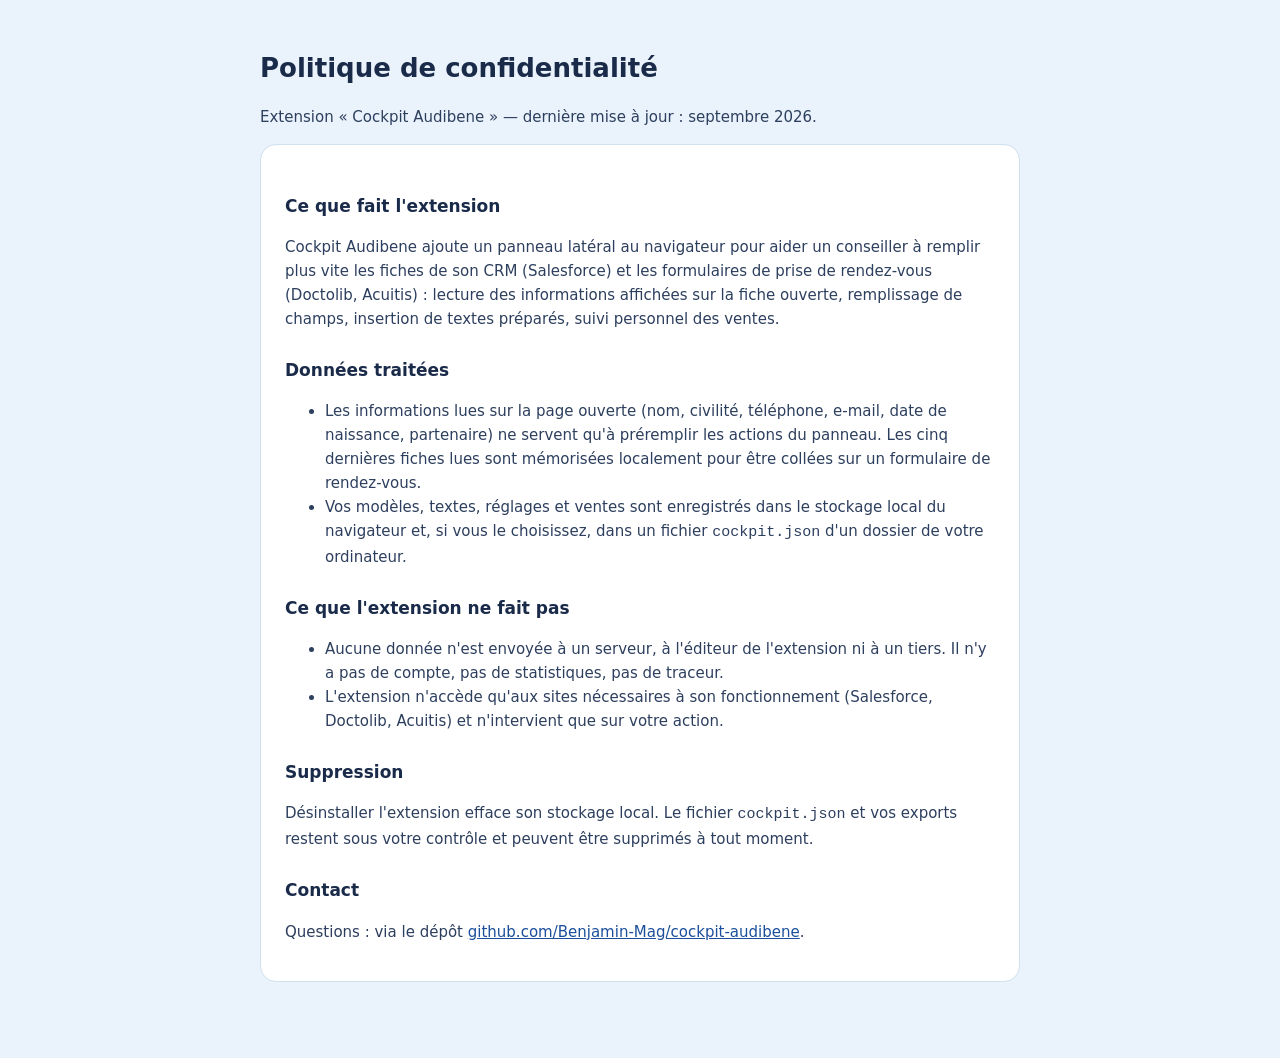
==== privacy.html @ 2cc53d77 "Page d'installation de Cockpit Audibene Le code source vit dans un dépôt privé ; ce dépôt ne contien" ====
<!doctype html>
<html lang="fr">
<head>
  <meta charset="utf-8" />
  <meta name="viewport" content="width=device-width, initial-scale=1" />
  <title>Politique de confidentialité — Cockpit Audibene</title>
  <style>
    body { margin:0; background:#eaf3fb; color:#1a2b4a; font: 15px/1.6 "Poppins","Segoe UI",system-ui,sans-serif; }
    main { max-width: 760px; margin: 0 auto; padding: 48px 20px 80px; }
    h1 { font-size: 26px; margin: 0 0 6px; } h2 { font-size: 17px; margin: 26px 0 8px; }
    p, li { color: #2d3f5e; } a { color: #1b4f9b; }
    .card { background:#fff; border:1px solid #cfe0ef; border-radius:16px; padding: 22px 24px; }
  </style>
</head>
<body>
<main>
  <h1>Politique de confidentialité</h1>
  <p>Extension « Cockpit Audibene » — dernière mise à jour : septembre 2026.</p>
  <div class="card">
    <h2>Ce que fait l'extension</h2>
    <p>Cockpit Audibene ajoute un panneau latéral au navigateur pour aider un conseiller à remplir plus vite les fiches de son CRM (Salesforce) et les formulaires de prise de rendez-vous (Doctolib, Acuitis) : lecture des informations affichées sur la fiche ouverte, remplissage de champs, insertion de textes préparés, suivi personnel des ventes.</p>
    <h2>Données traitées</h2>
    <ul>
      <li>Les informations lues sur la page ouverte (nom, civilité, téléphone, e-mail, date de naissance, partenaire) ne servent qu'à préremplir les actions du panneau. Les cinq dernières fiches lues sont mémorisées localement pour être collées sur un formulaire de rendez-vous.</li>
      <li>Vos modèles, textes, réglages et ventes sont enregistrés dans le stockage local du navigateur et, si vous le choisissez, dans un fichier <code>cockpit.json</code> d'un dossier de votre ordinateur.</li>
    </ul>
    <h2>Ce que l'extension ne fait pas</h2>
    <ul>
      <li>Aucune donnée n'est envoyée à un serveur, à l'éditeur de l'extension ni à un tiers. Il n'y a pas de compte, pas de statistiques, pas de traceur.</li>
      <li>L'extension n'accède qu'aux sites nécessaires à son fonctionnement (Salesforce, Doctolib, Acuitis) et n'intervient que sur votre action.</li>
    </ul>
    <h2>Suppression</h2>
    <p>Désinstaller l'extension efface son stockage local. Le fichier <code>cockpit.json</code> et vos exports restent sous votre contrôle et peuvent être supprimés à tout moment.</p>
    <h2>Contact</h2>
    <p>Questions : via le dépôt <a href="https://github.com/Benjamin-Mag/cockpit-audibene">github.com/Benjamin-Mag/cockpit-audibene</a>.</p>
  </div>
</main>
</body>
</html>
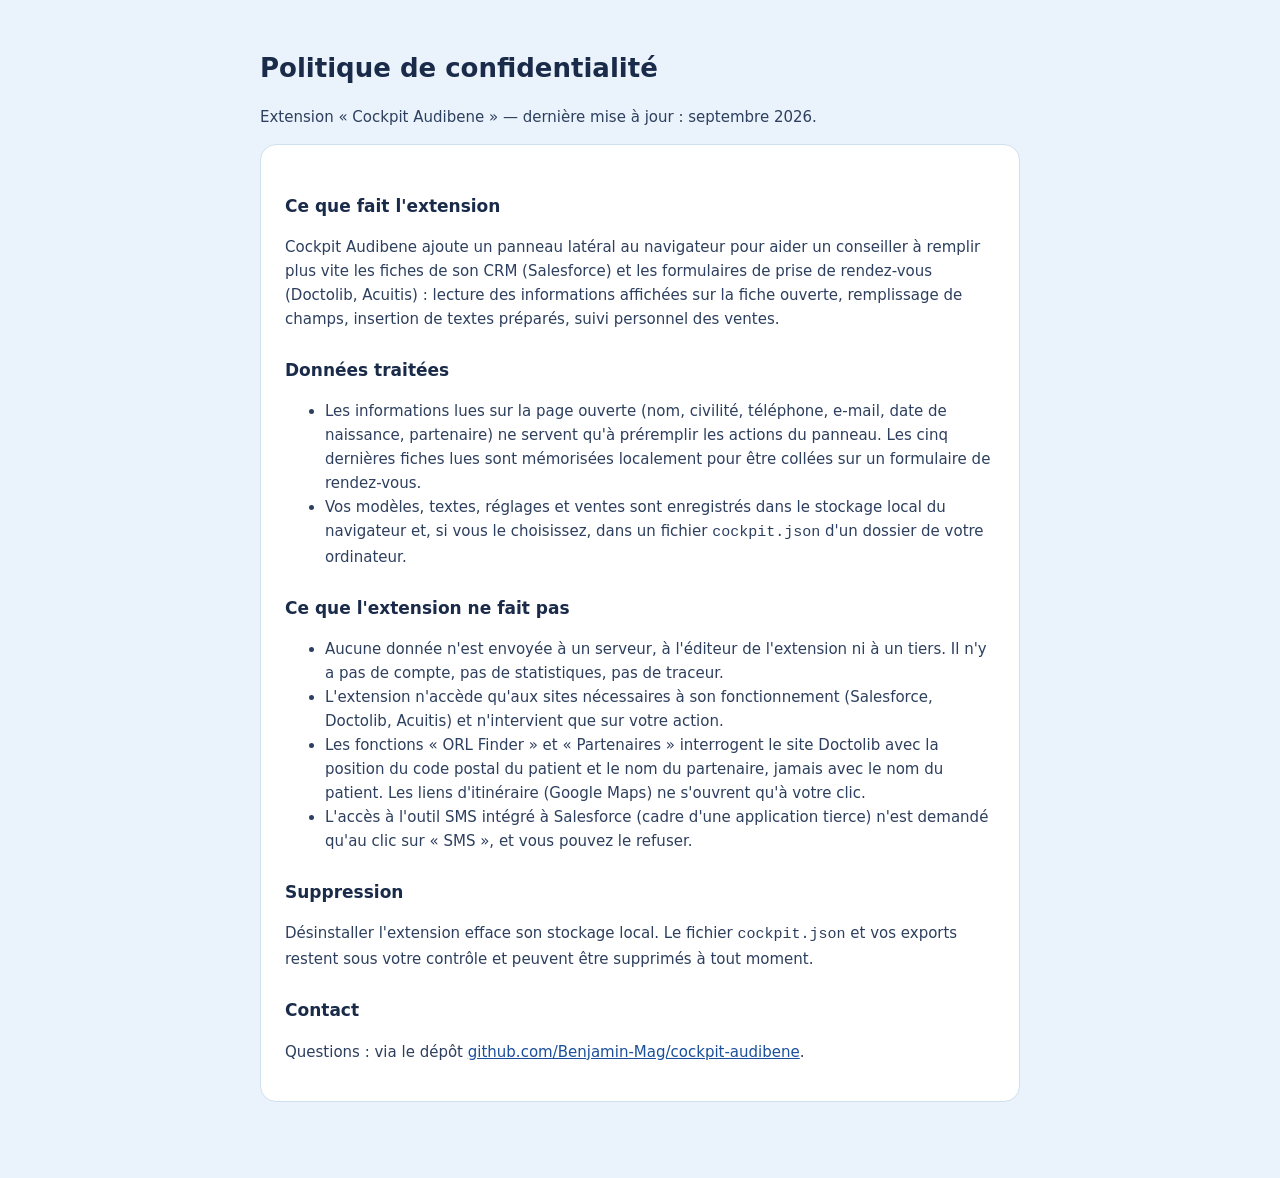
==== commit 1a96d99c: "Politique de confidentialité : ORL Finder / Partenaires (Doctolib), itinéraires et outil SMS précisé" ====
--- a/privacy.html
+++ b/privacy.html
@@ -28,6 +28,8 @@
     <ul>
       <li>Aucune donnée n'est envoyée à un serveur, à l'éditeur de l'extension ni à un tiers. Il n'y a pas de compte, pas de statistiques, pas de traceur.</li>
       <li>L'extension n'accède qu'aux sites nécessaires à son fonctionnement (Salesforce, Doctolib, Acuitis) et n'intervient que sur votre action.</li>
+      <li>Les fonctions « ORL Finder » et « Partenaires » interrogent le site Doctolib avec la position du code postal du patient et le nom du partenaire, jamais avec le nom du patient. Les liens d'itinéraire (Google Maps) ne s'ouvrent qu'à votre clic.</li>
+      <li>L'accès à l'outil SMS intégré à Salesforce (cadre d'une application tierce) n'est demandé qu'au clic sur « SMS », et vous pouvez le refuser.</li>
     </ul>
     <h2>Suppression</h2>
     <p>Désinstaller l'extension efface son stockage local. Le fichier <code>cockpit.json</code> et vos exports restent sous votre contrôle et peuvent être supprimés à tout moment.</p>
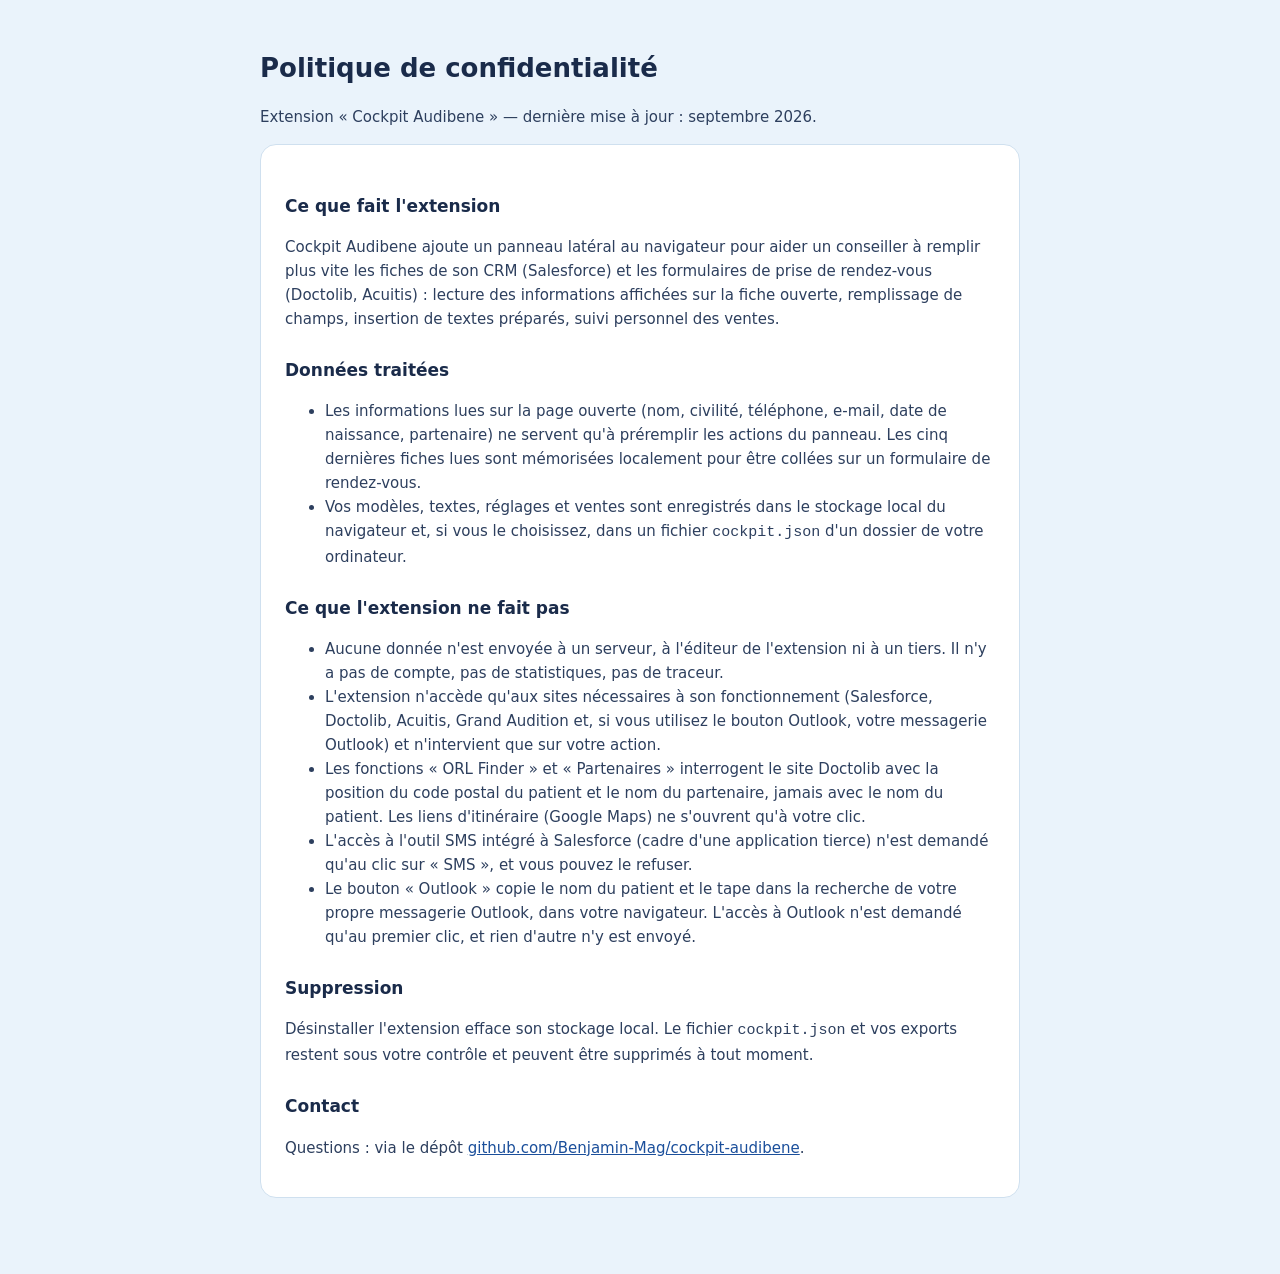
==== commit 96883c3c: "Politique de confidentialité : bouton Outlook (v1.1.14) et Grand Audition ajoutés aux sites utilisés" ====
--- a/privacy.html
+++ b/privacy.html
@@ -27,9 +27,10 @@
     <h2>Ce que l'extension ne fait pas</h2>
     <ul>
       <li>Aucune donnée n'est envoyée à un serveur, à l'éditeur de l'extension ni à un tiers. Il n'y a pas de compte, pas de statistiques, pas de traceur.</li>
-      <li>L'extension n'accède qu'aux sites nécessaires à son fonctionnement (Salesforce, Doctolib, Acuitis) et n'intervient que sur votre action.</li>
+      <li>L'extension n'accède qu'aux sites nécessaires à son fonctionnement (Salesforce, Doctolib, Acuitis, Grand Audition et, si vous utilisez le bouton Outlook, votre messagerie Outlook) et n'intervient que sur votre action.</li>
       <li>Les fonctions « ORL Finder » et « Partenaires » interrogent le site Doctolib avec la position du code postal du patient et le nom du partenaire, jamais avec le nom du patient. Les liens d'itinéraire (Google Maps) ne s'ouvrent qu'à votre clic.</li>
       <li>L'accès à l'outil SMS intégré à Salesforce (cadre d'une application tierce) n'est demandé qu'au clic sur « SMS », et vous pouvez le refuser.</li>
+      <li>Le bouton « Outlook » copie le nom du patient et le tape dans la recherche de votre propre messagerie Outlook, dans votre navigateur. L'accès à Outlook n'est demandé qu'au premier clic, et rien d'autre n'y est envoyé.</li>
     </ul>
     <h2>Suppression</h2>
     <p>Désinstaller l'extension efface son stockage local. Le fichier <code>cockpit.json</code> et vos exports restent sous votre contrôle et peuvent être supprimés à tout moment.</p>
